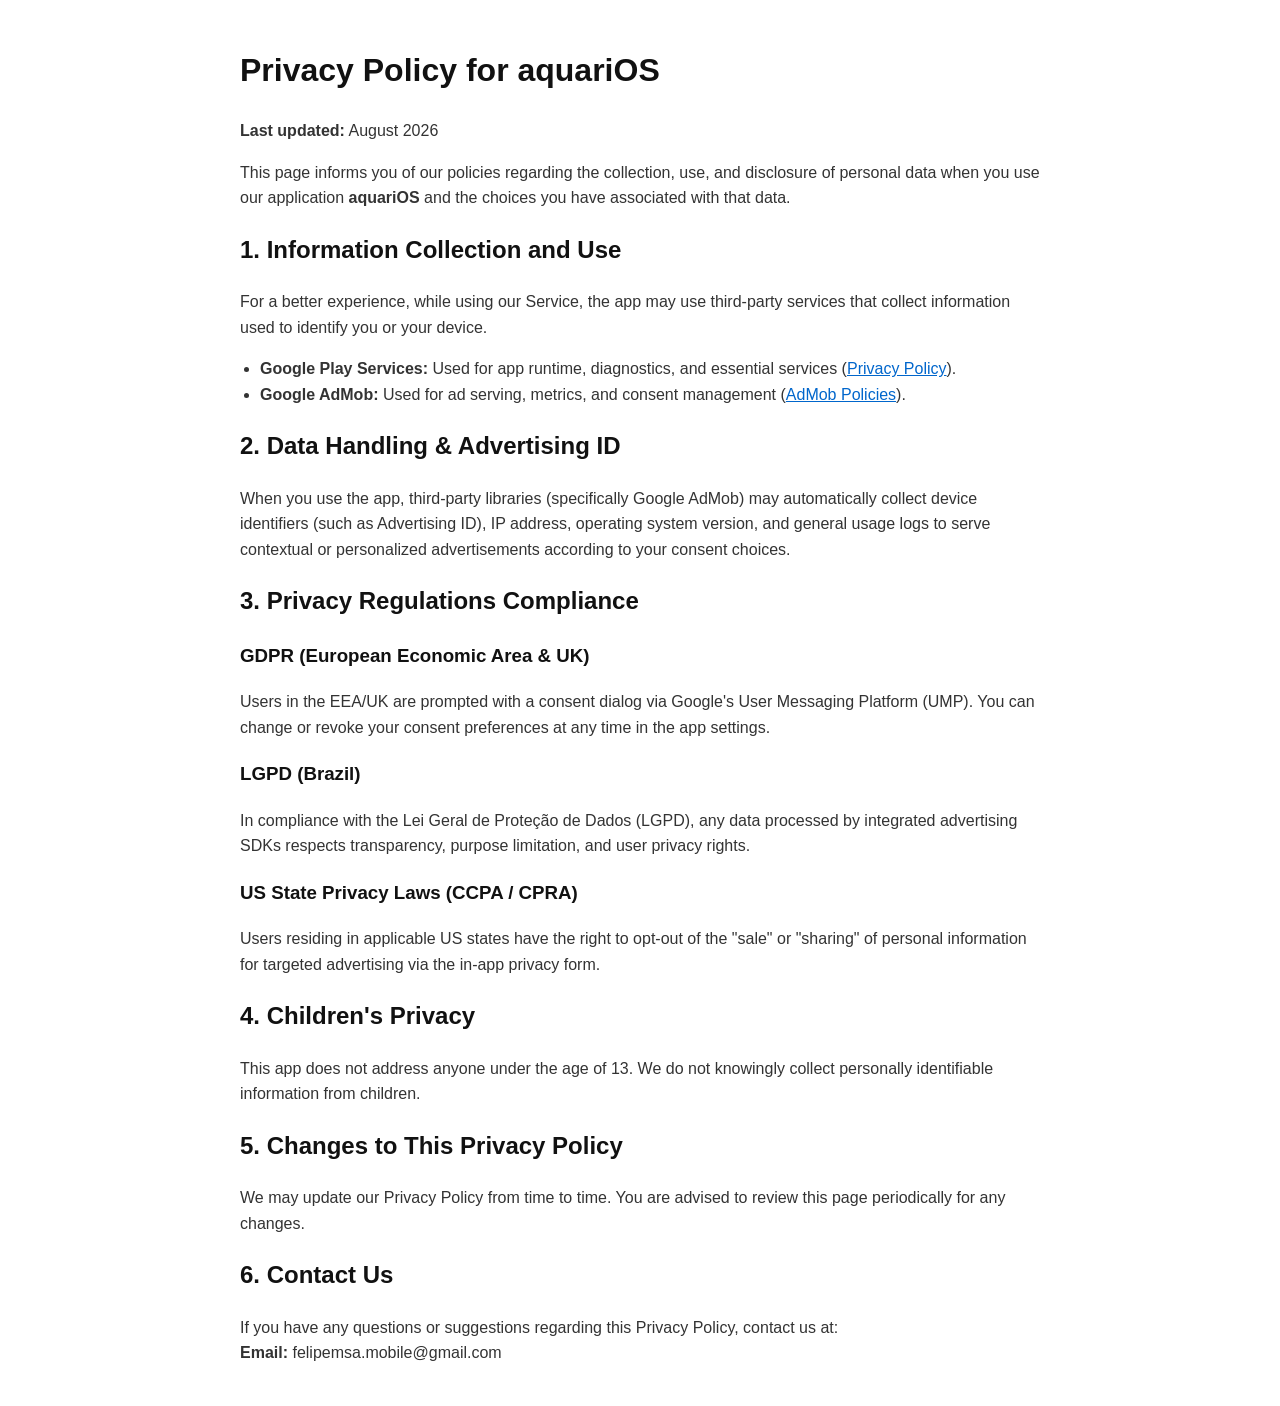
==== aquarios/index.html @ 6c846319 "Create index.html" ====
<!DOCTYPE html>
<html lang="en">
<head>
    <meta charset="UTF-8">
    <meta name="viewport" content="width=device-width, initial-scale=1.0">
    <title>Privacy Policy - aquariOS</title>
    <style>
        body { font-family: -apple-system, BlinkMacSystemFont, "Segoe UI", Roboto, Helvetica, Arial, sans-serif; line-height: 1.6; padding: 24px; max-width: 800px; margin: 0 auto; color: #333; }
        h1, h2, h3 { color: #111; }
        a { color: #0066cc; }
        ul { padding-left: 20px; }
        hr { border: none; border-top: 1px solid #e0e0e0; margin: 30px 0; }
    </style>
</head>
<body>

    <h1>Privacy Policy for aquariOS</h1>
    <p><strong>Last updated:</strong> August 2026</p>

    <p>This page informs you of our policies regarding the collection, use, and disclosure of personal data when you use our application <strong>aquariOS</strong> and the choices you have associated with that data.</p>

    <h2>1. Information Collection and Use</h2>
    <p>For a better experience, while using our Service, the app may use third-party services that collect information used to identify you or your device.</p>
    <ul>
        <li><strong>Google Play Services:</strong> Used for app runtime, diagnostics, and essential services (<a href="https://policies.google.com/privacy" target="_blank" rel="noopener">Privacy Policy</a>).</li>
        <li><strong>Google AdMob:</strong> Used for ad serving, metrics, and consent management (<a href="https://support.google.com/admob/answer/6128543" target="_blank" rel="noopener">AdMob Policies</a>).</li>
    </ul>

    <h2>2. Data Handling & Advertising ID</h2>
    <p>When you use the app, third-party libraries (specifically Google AdMob) may automatically collect device identifiers (such as Advertising ID), IP address, operating system version, and general usage logs to serve contextual or personalized advertisements according to your consent choices.</p>

    <h2>3. Privacy Regulations Compliance</h2>
    <h3>GDPR (European Economic Area & UK)</h3>
    <p>Users in the EEA/UK are prompted with a consent dialog via Google's User Messaging Platform (UMP). You can change or revoke your consent preferences at any time in the app settings.</p>

    <h3>LGPD (Brazil)</h3>
    <p>In compliance with the Lei Geral de Proteção de Dados (LGPD), any data processed by integrated advertising SDKs respects transparency, purpose limitation, and user privacy rights.</p>

    <h3>US State Privacy Laws (CCPA / CPRA)</h3>
    <p>Users residing in applicable US states have the right to opt-out of the "sale" or "sharing" of personal information for targeted advertising via the in-app privacy form.</p>

    <h2>4. Children's Privacy</h2>
    <p>This app does not address anyone under the age of 13. We do not knowingly collect personally identifiable information from children.</p>

    <h2>5. Changes to This Privacy Policy</h2>
    <p>We may update our Privacy Policy from time to time. You are advised to review this page periodically for any changes.</p>

    <h2>6. Contact Us</h2>
    <p>If you have any questions or suggestions regarding this Privacy Policy, contact us at:<br>
    <strong>Email:</strong> felipemsa.mobile@gmail.com</p>

</body>
</html>
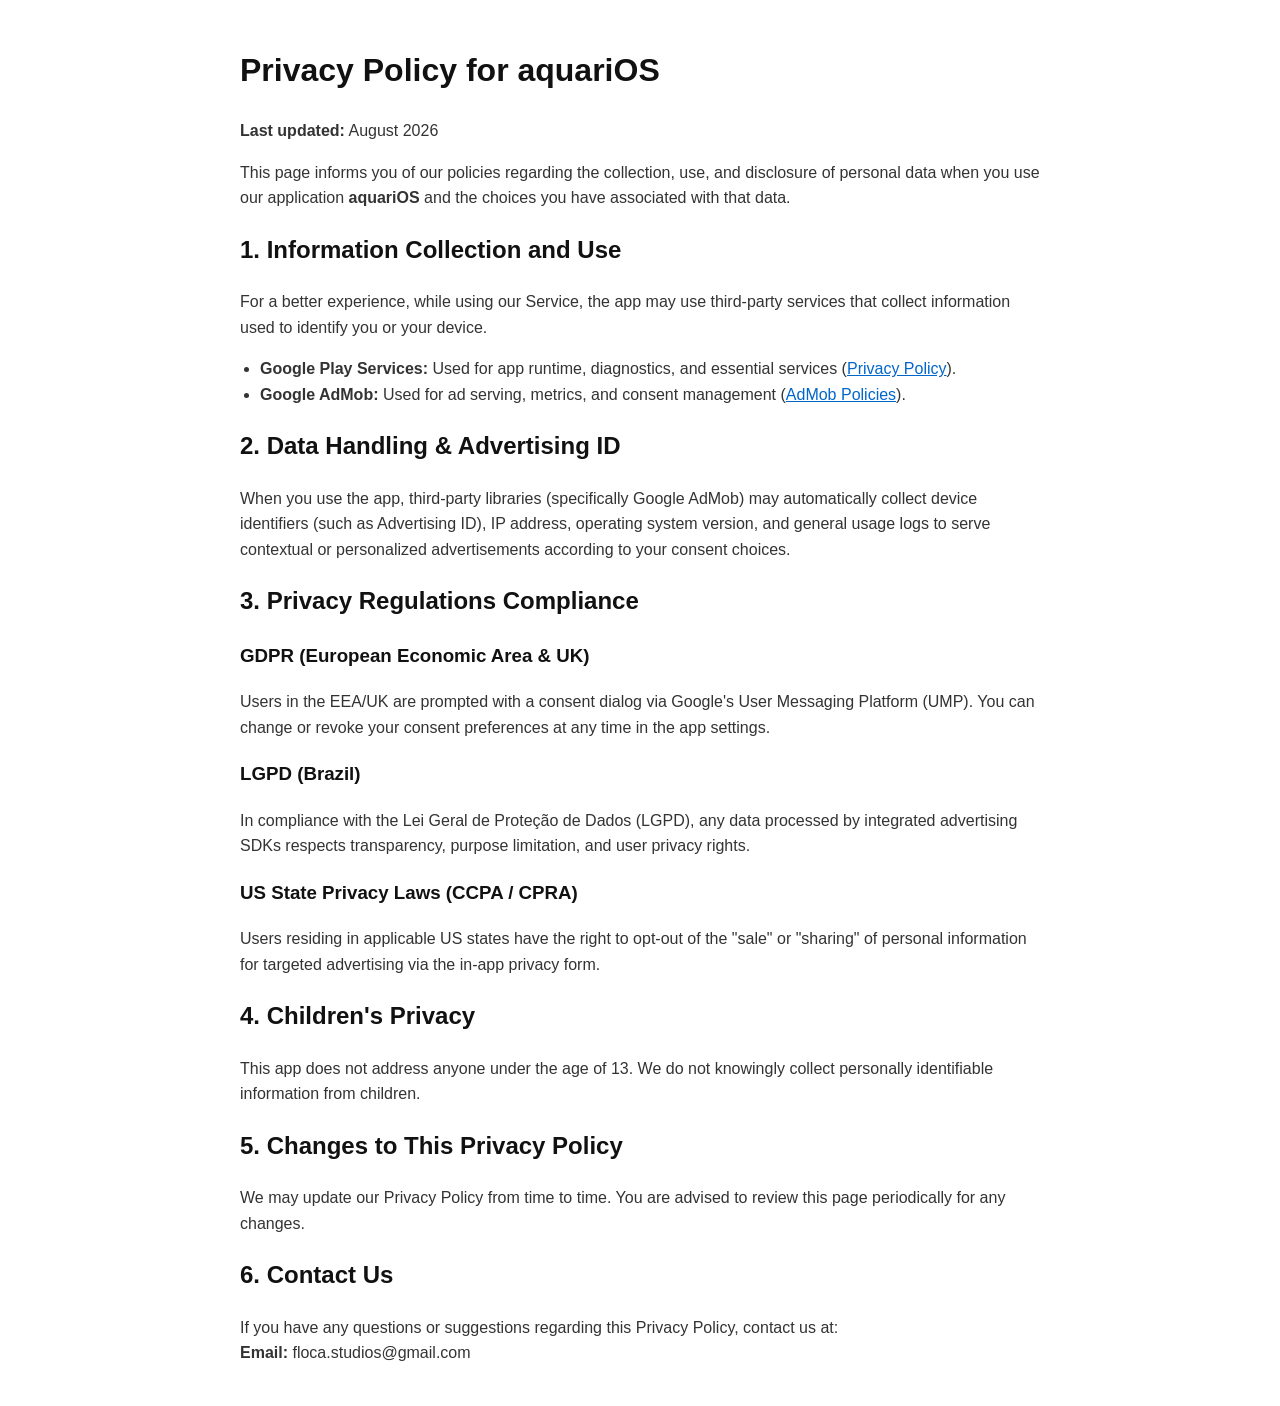
==== commit 6c0d6967: "Update index.html" ====
--- a/aquarios/index.html
+++ b/aquarios/index.html
@@ -47,7 +47,7 @@
 
     <h2>6. Contact Us</h2>
     <p>If you have any questions or suggestions regarding this Privacy Policy, contact us at:<br>
-    <strong>Email:</strong> felipemsa.mobile@gmail.com</p>
+    <strong>Email:</strong> floca.studios@gmail.com</p>
 
 </body>
 </html>
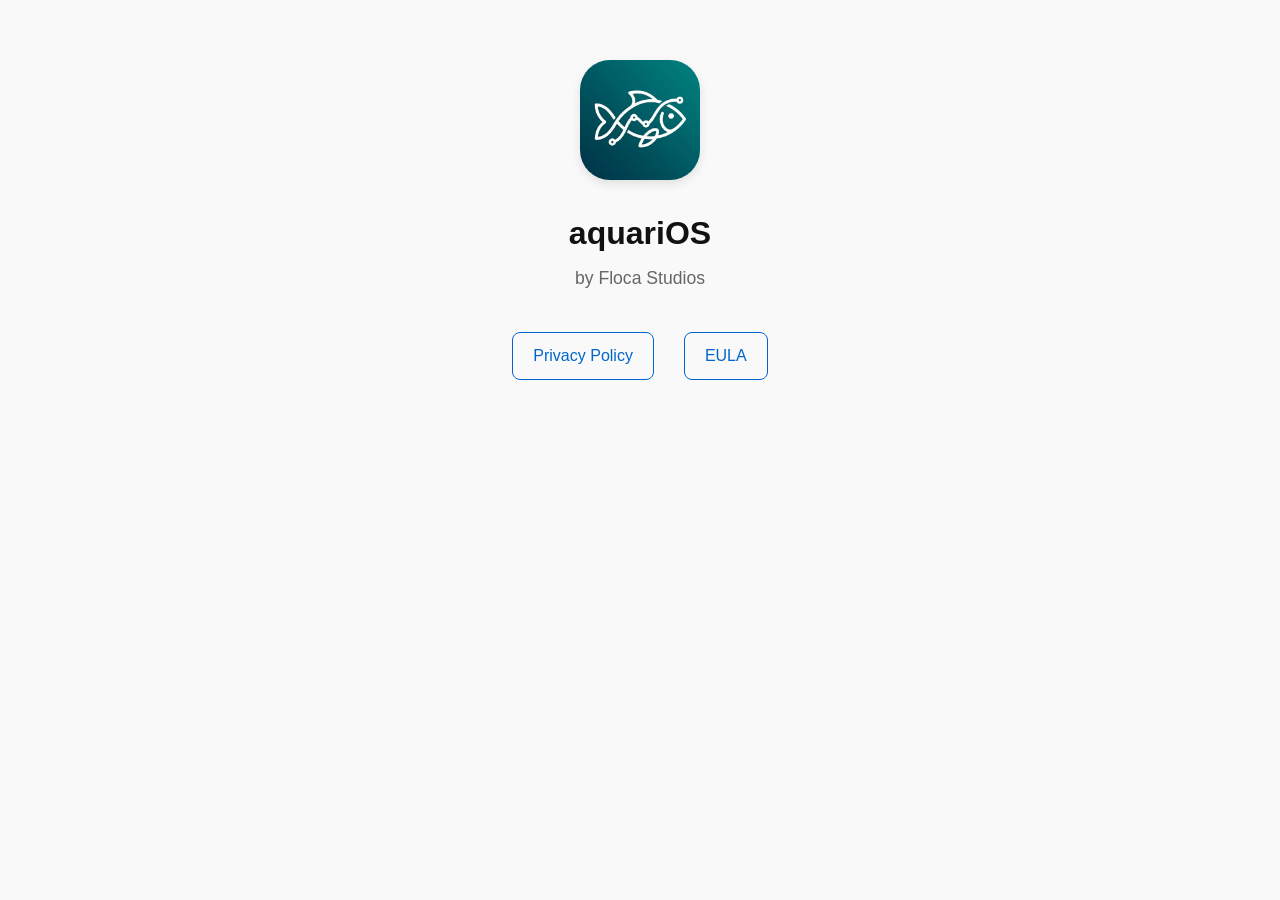
==== commit 657c2720: "index" ====
--- a/aquarios/index.html
+++ b/aquarios/index.html
@@ -3,51 +3,69 @@
 <head>
     <meta charset="UTF-8">
     <meta name="viewport" content="width=device-width, initial-scale=1.0">
-    <title>Privacy Policy - aquariOS</title>
+    <title>aquariOS - Floca Studios</title>
     <style>
-        body { font-family: -apple-system, BlinkMacSystemFont, "Segoe UI", Roboto, Helvetica, Arial, sans-serif; line-height: 1.6; padding: 24px; max-width: 800px; margin: 0 auto; color: #333; }
-        h1, h2, h3 { color: #111; }
-        a { color: #0066cc; }
-        ul { padding-left: 20px; }
-        hr { border: none; border-top: 1px solid #e0e0e0; margin: 30px 0; }
+        body { 
+            font-family: -apple-system, BlinkMacSystemFont, "Segoe UI", Roboto, Helvetica, Arial, sans-serif; 
+            line-height: 1.6; 
+            padding: 60px 24px; 
+            max-width: 600px; 
+            margin: 0 auto; 
+            text-align: center;
+            color: #333; 
+            background-color: #f9f9f9;
+        }
+        .app-icon {
+            width: 120px;
+            height: 120px;
+            border-radius: 25%; /* Deixa os cantos arredondados estilo app */
+            margin-bottom: 20px;
+            box-shadow: 0 4px 10px rgba(0,0,0,0.1);
+            background-color: #fff; /* Fundo branco caso a imagem demore a carregar */
+            object-fit: cover;
+        }
+        h1 { 
+            color: #111; 
+            margin: 0 0 5px 0;
+            font-size: 2em;
+        }
+        .studio-name {
+            color: #666;
+            margin: 0 0 40px 0;
+            font-size: 1.1em;
+        }
+        .links-container {
+            display: flex;
+            justify-content: center;
+            gap: 30px;
+        }
+        .links-container a {
+            color: #0066cc;
+            text-decoration: none;
+            font-weight: 500;
+            padding: 10px 20px;
+            border: 1px solid #0066cc;
+            border-radius: 8px;
+            transition: all 0.2s ease;
+        }
+        .links-container a:hover {
+            background-color: #0066cc;
+            color: #fff;
+        }
     </style>
 </head>
 <body>
 
-    <h1>Privacy Policy for aquariOS</h1>
-    <p><strong>Last updated:</strong> August 2026</p>
+    <!-- A tag src abaixo puxa a imagem diretamente da mesma pasta no repositório -->
+    <img src="icon.png" alt="aquariOS Icon" class="app-icon">
 
-    <p>This page informs you of our policies regarding the collection, use, and disclosure of personal data when you use our application <strong>aquariOS</strong> and the choices you have associated with that data.</p>
+    <h1>aquariOS</h1>
+    <p class="studio-name">by Floca Studios</p>
 
-    <h2>1. Information Collection and Use</h2>
-    <p>For a better experience, while using our Service, the app may use third-party services that collect information used to identify you or your device.</p>
-    <ul>
-        <li><strong>Google Play Services:</strong> Used for app runtime, diagnostics, and essential services (<a href="https://policies.google.com/privacy" target="_blank" rel="noopener">Privacy Policy</a>).</li>
-        <li><strong>Google AdMob:</strong> Used for ad serving, metrics, and consent management (<a href="https://support.google.com/admob/answer/6128543" target="_blank" rel="noopener">AdMob Policies</a>).</li>
-    </ul>
-
-    <h2>2. Data Handling & Advertising ID</h2>
-    <p>When you use the app, third-party libraries (specifically Google AdMob) may automatically collect device identifiers (such as Advertising ID), IP address, operating system version, and general usage logs to serve contextual or personalized advertisements according to your consent choices.</p>
-
-    <h2>3. Privacy Regulations Compliance</h2>
-    <h3>GDPR (European Economic Area & UK)</h3>
-    <p>Users in the EEA/UK are prompted with a consent dialog via Google's User Messaging Platform (UMP). You can change or revoke your consent preferences at any time in the app settings.</p>
-
-    <h3>LGPD (Brazil)</h3>
-    <p>In compliance with the Lei Geral de Proteção de Dados (LGPD), any data processed by integrated advertising SDKs respects transparency, purpose limitation, and user privacy rights.</p>
-
-    <h3>US State Privacy Laws (CCPA / CPRA)</h3>
-    <p>Users residing in applicable US states have the right to opt-out of the "sale" or "sharing" of personal information for targeted advertising via the in-app privacy form.</p>
-
-    <h2>4. Children's Privacy</h2>
-    <p>This app does not address anyone under the age of 13. We do not knowingly collect personally identifiable information from children.</p>
-
-    <h2>5. Changes to This Privacy Policy</h2>
-    <p>We may update our Privacy Policy from time to time. You are advised to review this page periodically for any changes.</p>
-
-    <h2>6. Contact Us</h2>
-    <p>If you have any questions or suggestions regarding this Privacy Policy, contact us at:<br>
-    <strong>Email:</strong> floca.studios@gmail.com</p>
+    <div class="links-container">
+        <a href="privacy-policy.html">Privacy Policy</a>
+        <a href="eula.html">EULA</a>
+    </div>
 
 </body>
-</html>
+</html>
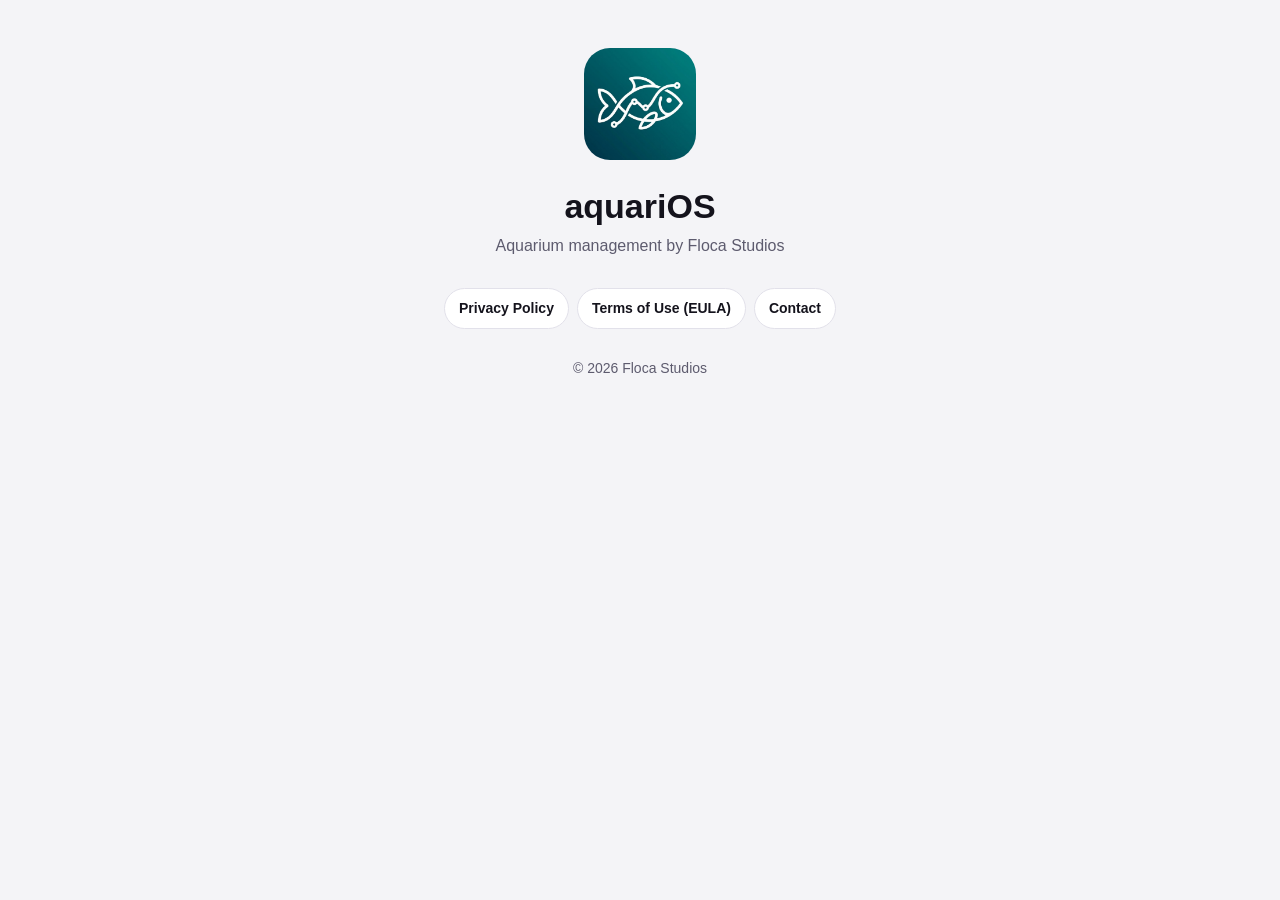
==== commit c22ccf86: "docs(aquarios): update privacy policy and EULA for v1.1, refresh layout" ====
--- a/aquarios/index.html
+++ b/aquarios/index.html
@@ -1,71 +1,23 @@
 <!DOCTYPE html>
 <html lang="en">
 <head>
-    <meta charset="UTF-8">
-    <meta name="viewport" content="width=device-width, initial-scale=1.0">
-    <title>aquariOS - Floca Studios</title>
-    <style>
-        body { 
-            font-family: -apple-system, BlinkMacSystemFont, "Segoe UI", Roboto, Helvetica, Arial, sans-serif; 
-            line-height: 1.6; 
-            padding: 60px 24px; 
-            max-width: 600px; 
-            margin: 0 auto; 
-            text-align: center;
-            color: #333; 
-            background-color: #f9f9f9;
-        }
-        .app-icon {
-            width: 120px;
-            height: 120px;
-            border-radius: 25%; /* Deixa os cantos arredondados estilo app */
-            margin-bottom: 20px;
-            box-shadow: 0 4px 10px rgba(0,0,0,0.1);
-            background-color: #fff; /* Fundo branco caso a imagem demore a carregar */
-            object-fit: cover;
-        }
-        h1 { 
-            color: #111; 
-            margin: 0 0 5px 0;
-            font-size: 2em;
-        }
-        .studio-name {
-            color: #666;
-            margin: 0 0 40px 0;
-            font-size: 1.1em;
-        }
-        .links-container {
-            display: flex;
-            justify-content: center;
-            gap: 30px;
-        }
-        .links-container a {
-            color: #0066cc;
-            text-decoration: none;
-            font-weight: 500;
-            padding: 10px 20px;
-            border: 1px solid #0066cc;
-            border-radius: 8px;
-            transition: all 0.2s ease;
-        }
-        .links-container a:hover {
-            background-color: #0066cc;
-            color: #fff;
-        }
-    </style>
+  <meta charset="UTF-8">
+  <meta name="viewport" content="width=device-width, initial-scale=1.0">
+  <title>aquariOS - Floca Studios</title>
+  <meta name="color-scheme" content="light dark">
+  <link rel="stylesheet" href="styles.css">
 </head>
 <body>
-
-    <!-- A tag src abaixo puxa a imagem diretamente da mesma pasta no repositório -->
-    <img src="icon.png" alt="aquariOS Icon" class="app-icon">
-
-    <h1>aquariOS</h1>
-    <p class="studio-name">by Floca Studios</p>
-
-    <div class="links-container">
-        <a href="privacy-policy.html">Privacy Policy</a>
-        <a href="eula.html">EULA</a>
-    </div>
-
+<main class="page hero">
+  <img src="icon.png" alt="aquariOS icon">
+  <h1>aquariOS</h1>
+  <p>Aquarium management by Floca Studios</p>
+  <nav class="links" aria-label="Legal pages">
+    <a href="privacy-policy.html">Privacy Policy</a>
+    <a href="eula.html">Terms of Use (EULA)</a>
+    <a href="mailto:floca.studios@gmail.com">Contact</a>
+  </nav>
+  <footer>© 2026 Floca Studios</footer>
+</main>
 </body>
-</html>+</html>
--- a/aquarios/styles.css
+++ b/aquarios/styles.css
@@ -0,0 +1,62 @@
+:root {
+  --bg: #f4f4f7;
+  --card: #ffffff;
+  --text: #14131c;
+  --muted: #5d5b6e;
+  --border: #e2e1ea;
+  --accent: #4f46e5;
+  --accent-soft: #e7e5ff;
+}
+@media (prefers-color-scheme: dark) {
+  :root {
+    --bg: #0a0a0a;
+    --card: #17171d;
+    --text: #f3f4f6;
+    --muted: #9ca3af;
+    --border: #262630;
+    --accent: #c3c0ff;
+    --accent-soft: #23214a;
+  }
+}
+* { box-sizing: border-box; }
+body {
+  margin: 0;
+  background: var(--bg);
+  color: var(--text);
+  font-family: -apple-system, BlinkMacSystemFont, "Segoe UI", Roboto, Helvetica, Arial, sans-serif;
+  line-height: 1.65;
+  font-size: 16px;
+}
+a { color: var(--accent); }
+a:focus-visible { outline: 2px solid var(--accent); outline-offset: 2px; border-radius: 4px; }
+.page { max-width: 760px; margin: 0 auto; padding: 32px 20px 56px; }
+.brand { display: flex; align-items: center; gap: 14px; margin-bottom: 8px; }
+.brand img { width: 52px; height: 52px; border-radius: 12px; }
+.brand .name { font-weight: 800; font-size: 20px; }
+.brand .studio { color: var(--muted); font-size: 14px; }
+nav.links { display: flex; flex-wrap: wrap; gap: 8px; margin: 20px 0 28px; }
+nav.links a {
+  text-decoration: none; font-weight: 600; font-size: 14px;
+  padding: 8px 14px; border-radius: 999px;
+  border: 1px solid var(--border); background: var(--card); color: var(--text);
+}
+nav.links a[aria-current="page"] { background: var(--accent-soft); border-color: transparent; color: var(--accent); }
+h1 { font-size: 30px; line-height: 1.2; margin: 0 0 6px; }
+.updated { color: var(--muted); font-size: 14px; margin: 0 0 24px; }
+.card {
+  background: var(--card); border: 1px solid var(--border); border-radius: 16px;
+  padding: 20px 22px; margin: 0 0 16px;
+}
+.card h2 { font-size: 19px; margin: 0 0 10px; }
+.card h3 { font-size: 16px; margin: 16px 0 6px; }
+.card p { margin: 0 0 10px; }
+.card p:last-child, .card ul:last-child { margin-bottom: 0; }
+ul { padding-left: 20px; margin: 0 0 10px; }
+li { margin-bottom: 6px; }
+.summary { background: var(--accent-soft); border-color: transparent; }
+footer { color: var(--muted); font-size: 14px; margin-top: 28px; text-align: center; }
+.hero { text-align: center; padding-top: 48px; }
+.hero img { width: 112px; height: 112px; border-radius: 26px; }
+.hero h1 { font-size: 34px; margin-top: 18px; }
+.hero p { color: var(--muted); margin: 0 0 28px; }
+.hero nav.links { justify-content: center; }
